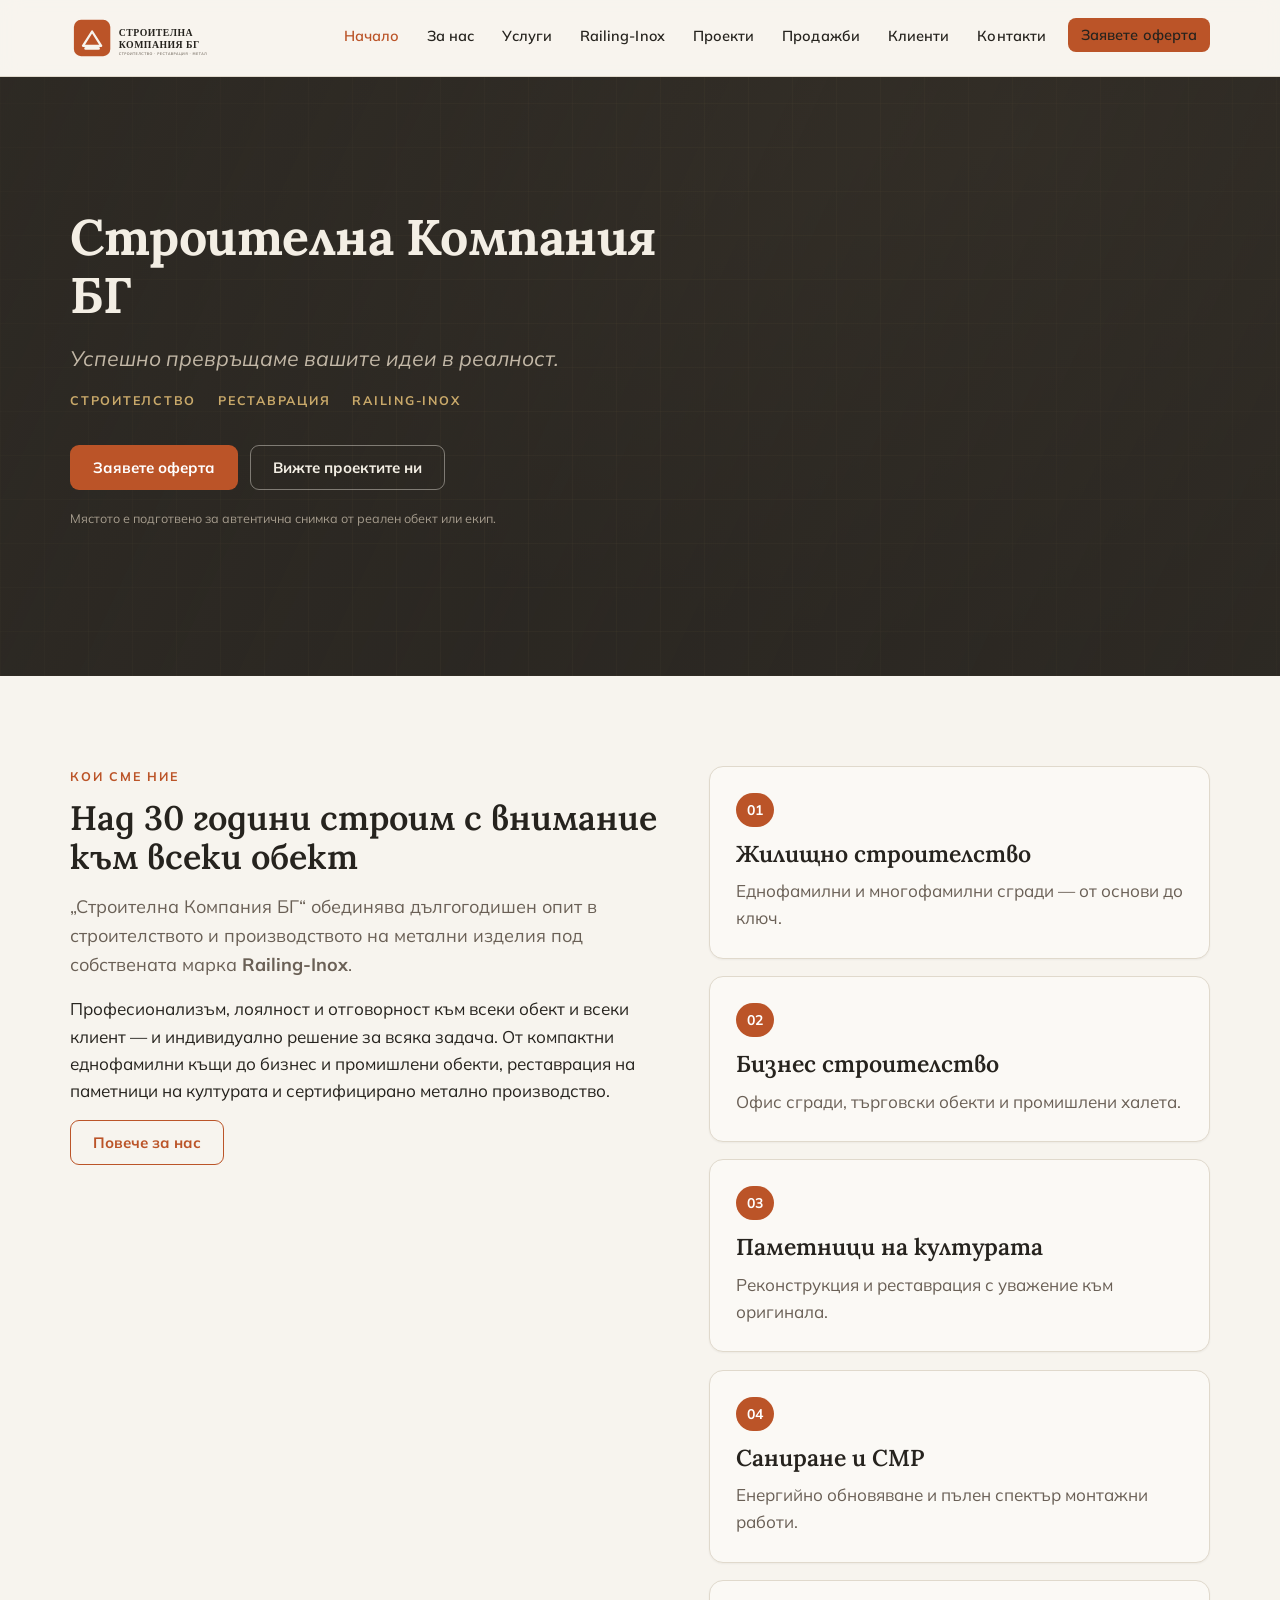
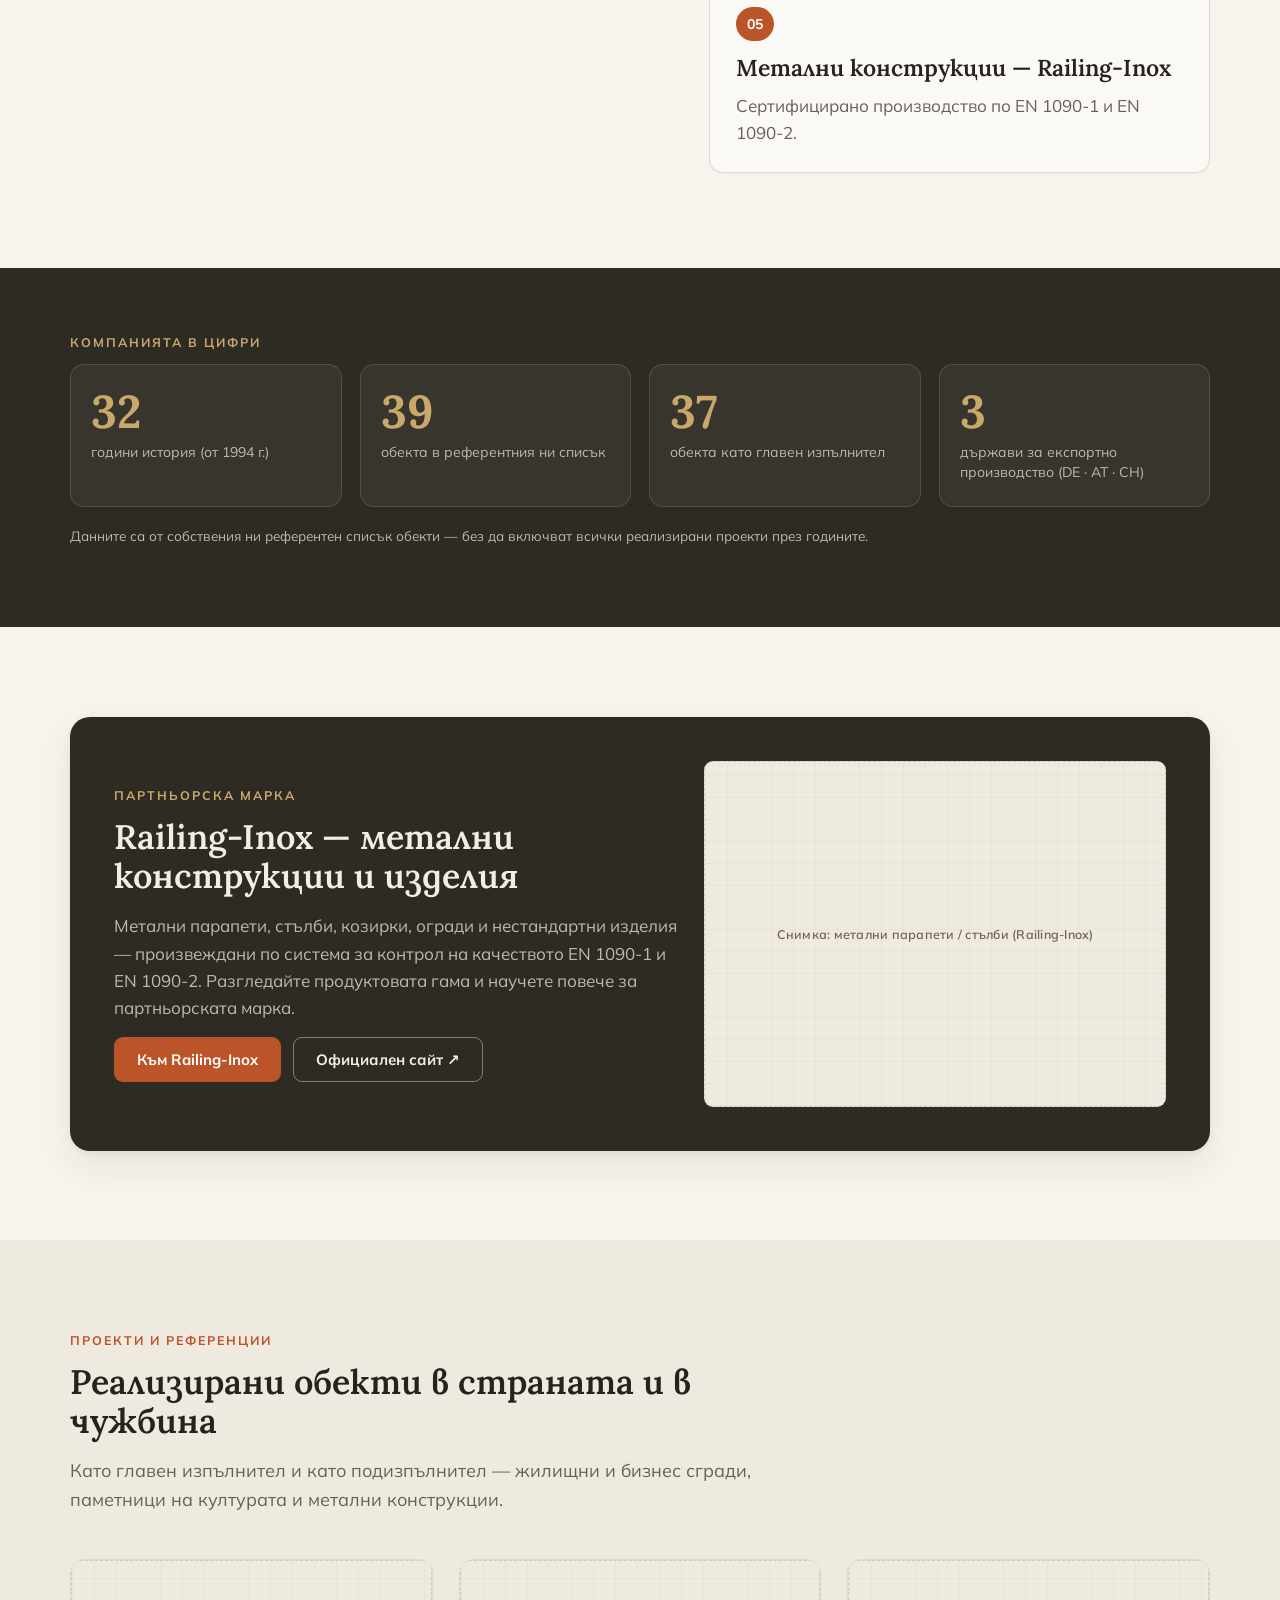
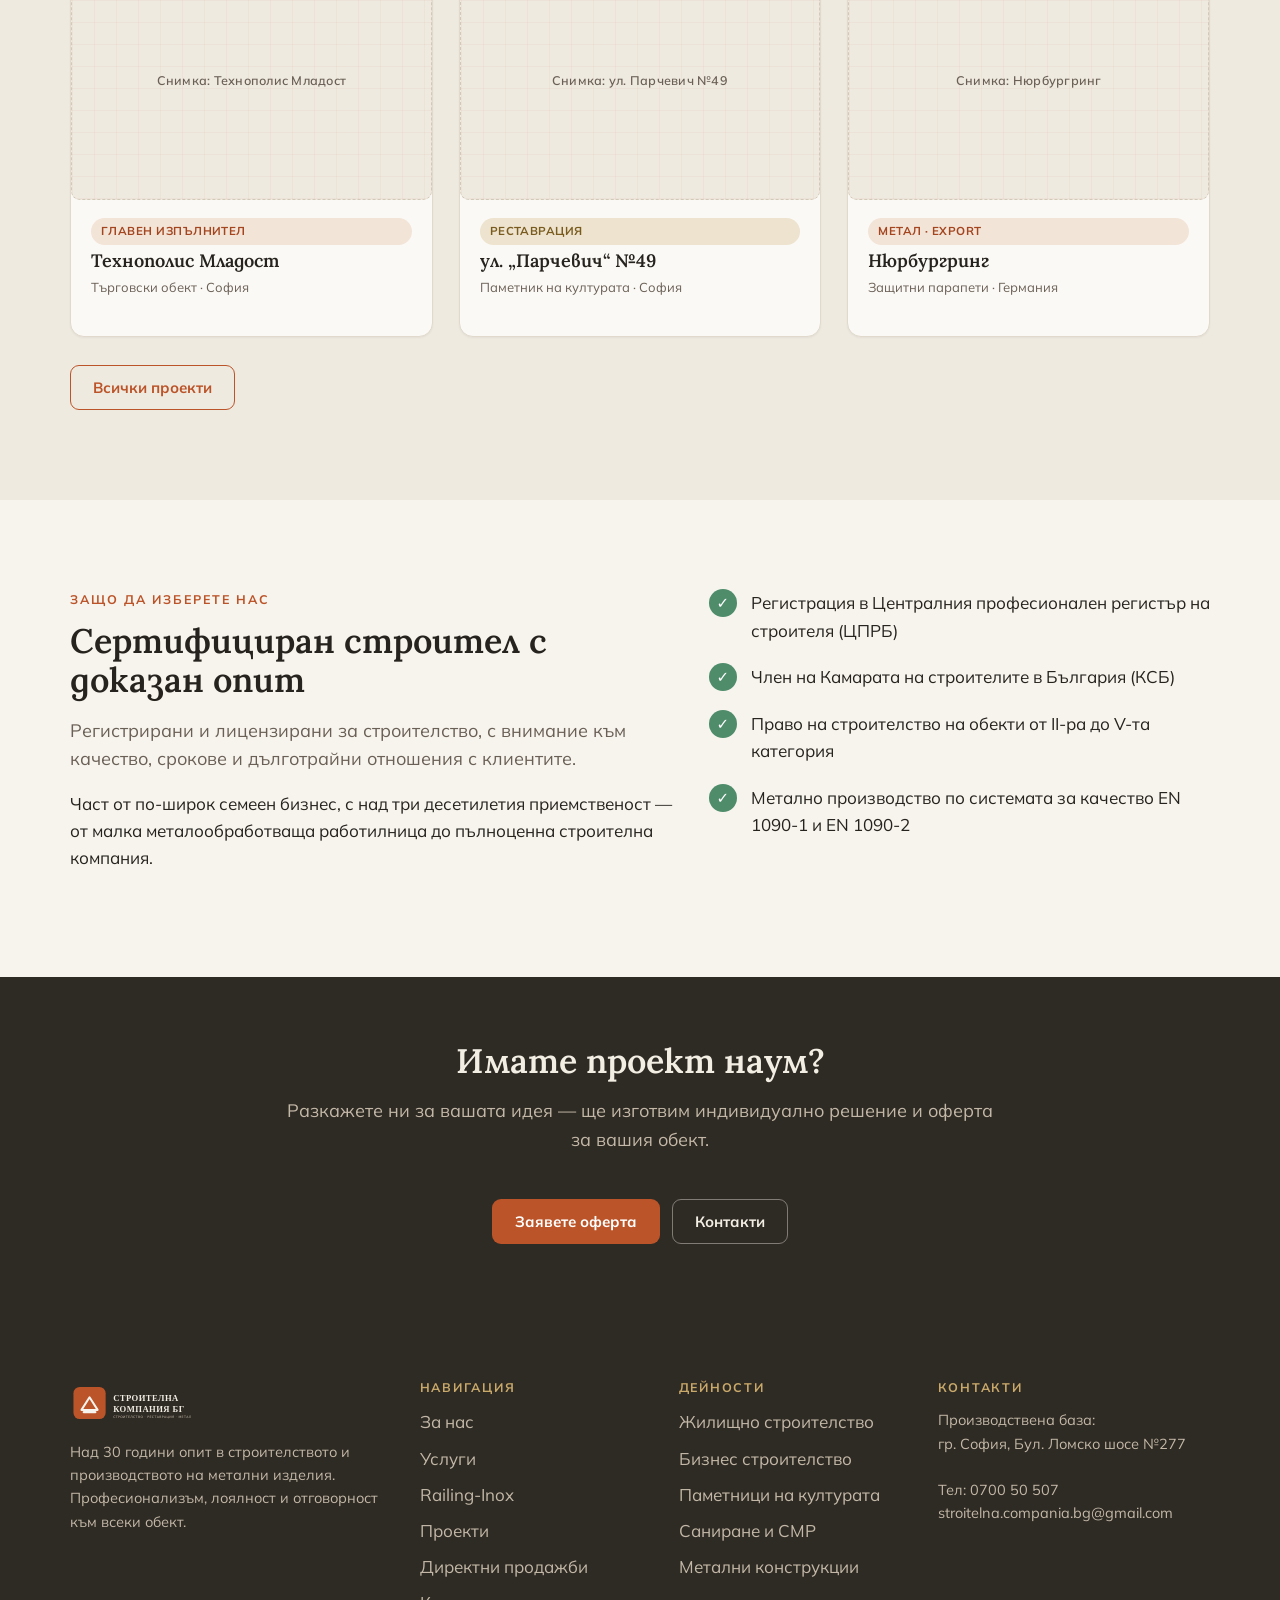
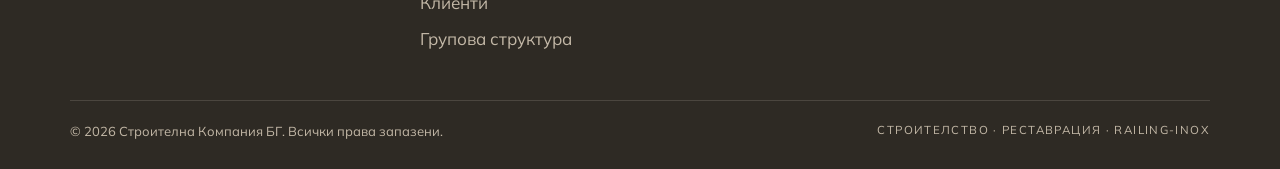
==== index.html @ f7446706 "Add Строителна Компания БГ website (static HTML/CSS/JS + PHP) Initial build of the company website, " ====
<!doctype html>
<html lang="bg">
<head>
<meta charset="utf-8">
<meta name="viewport" content="width=device-width, initial-scale=1">
<title>Строителна Компания БГ — строителство, реставрация и метални конструкции</title>
<meta name="description" content="Над 30 години опит в жилищно и бизнес строителство, реставрация на паметници на културата, саниране и метални конструкции. Главен изпълнител и подизпълнител в страната и чужбина.">
<link rel="canonical" href="index.html">
<meta name="theme-color" content="#2E2A24">
<!-- Open Graph -->
<meta property="og:type" content="website">
<meta property="og:locale" content="bg_BG">
<meta property="og:site_name" content="Строителна Компания БГ">
<meta property="og:title" content="Строителна Компания БГ — строителство, реставрация и метал">
<meta property="og:description" content="Над 30 години опит. Успешно превръщаме вашите идеи в реалност.">
<meta property="og:image" content="assets/brand/og-image.png">
<meta name="twitter:card" content="summary_large_image">
<!-- Favicons -->
<link rel="icon" href="assets/brand/favicon.svg" type="image/svg+xml">
<link rel="icon" href="assets/brand/favicon-32.png" sizes="32x32" type="image/png">
<link rel="apple-touch-icon" href="assets/brand/logo-icon-placeholder.png">
<!-- Fonts -->
<link rel="preconnect" href="https://fonts.googleapis.com">
<link rel="preconnect" href="https://fonts.gstatic.com" crossorigin>
<link href="https://fonts.googleapis.com/css2?family=Lora:wght@500;600;700&family=Mulish:wght@400;600;700&display=swap" rel="stylesheet">
<link rel="stylesheet" href="css/styles.css">
<script type="application/ld+json">
{
  "@context": "https://schema.org",
  "@type": "GeneralContractor",
  "name": "Строителна Компания БГ",
  "url": "",
  "foundingDate": "1994",
  "slogan": "Успешно превръщаме вашите идеи в реалност",
  "email": "stroitelna.compania.bg@gmail.com",
  "telephone": "+359884619013",
  "areaServed": "BG",
  "knowsAbout": ["жилищно строителство", "бизнес строителство", "реставрация на паметници на културата", "саниране", "метални конструкции"]
}
</script>
</head>
<body>
<a class="skip-link" href="#main">Към съдържанието</a>

<!-- ==== HEADER (keep in sync across all pages) ==== -->
<header class="site-header">
  <nav class="nav container" aria-label="Основна навигация">
    <a class="brand" href="index.html" aria-label="Строителна Компания БГ — начало">
      <img src="assets/brand/logo-placeholder.svg" alt="Строителна Компания БГ" width="480" height="160">
    </a>
    <button class="nav-toggle" aria-expanded="false" aria-controls="primary-nav" aria-label="Отвори меню">
      <span></span>
    </button>
    <ul class="nav-links" id="primary-nav">
      <li><a href="index.html" aria-current="page">Начало</a></li>
      <li><a href="za-nas.html">За нас</a></li>
      <li><a href="uslugi.html">Услуги</a></li>
      <li><a href="railing-inox.html">Railing-Inox</a></li>
      <li><a href="proekti.html">Проекти</a></li>
      <li><a href="prodazhbi.html">Продажби</a></li>
      <li><a href="klienti.html">Клиенти</a></li>
      <li><a href="kontakti.html">Контакти</a></li>
      <li class="nav-cta"><a class="btn btn--primary btn--sm" href="kontakti.html#oferta">Заявете оферта</a></li>
    </ul>
  </nav>
</header>

<main id="main">

  <!-- ==== HERO ==== -->
  <section class="hero" aria-label="Въведение">
    <div class="hero__media" role="img" aria-label="Фон: архитектурен чертеж (временна текстура)"></div>
    <div class="container">
      <div class="hero__inner">
        <h1>Строителна Компания БГ</h1>
        <p class="hero__lead">Успешно превръщаме вашите идеи в реалност.</p>
        <ul class="hero__tags">
          <li>Строителство</li>
          <li>Реставрация</li>
          <li>Railing-Inox</li>
        </ul>
        <div class="btn-row">
          <a class="btn btn--primary" href="kontakti.html#oferta">Заявете оферта</a>
          <a class="btn btn--on-dark" href="proekti.html">Вижте проектите ни</a>
        </div>
        <p class="hero__note">Мястото е подготвено за автентична снимка от реален обект или екип.</p>
      </div>
    </div>
  </section>

  <!-- ==== WHO WE ARE ==== -->
  <section class="section section--paper">
    <div class="container grid grid--sidebar">
      <div>
        <p class="eyebrow">Кои сме ние</p>
        <h2>Над 30 години строим с внимание към всеки обект</h2>
        <p class="lead">„Строителна Компания БГ“ обединява дългогодишен опит в строителството и производството на метални изделия под собствената марка <strong>Railing-Inox</strong>.</p>
        <p>Професионализъм, лоялност и отговорност към всеки обект и всеки клиент — и индивидуално решение за всяка задача. От компактни еднофамилни къщи до бизнес и промишлени обекти, реставрация на паметници на културата и сертифицирано метално производство.</p>
        <div class="btn-row">
          <a class="btn btn--ghost" href="za-nas.html">Повече за нас</a>
        </div>
      </div>
      <ul class="grid" style="gap:12px; list-style:none; margin:0; padding:0;">
        <li class="card card--link"><a href="uslugi.html#jilishtno" style="text-decoration:none;color:inherit;"><span class="card__badge">01</span><h3>Жилищно строителство</h3><p class="muted mb-0">Еднофамилни и многофамилни сгради — от основи до ключ.</p></a></li>
        <li class="card card--link"><a href="uslugi.html#biznes" style="text-decoration:none;color:inherit;"><span class="card__badge">02</span><h3>Бизнес строителство</h3><p class="muted mb-0">Офис сгради, търговски обекти и промишлени халета.</p></a></li>
        <li class="card card--link"><a href="uslugi.html#pametnici" style="text-decoration:none;color:inherit;"><span class="card__badge">03</span><h3>Паметници на културата</h3><p class="muted mb-0">Реконструкция и реставрация с уважение към оригинала.</p></a></li>
        <li class="card card--link"><a href="uslugi.html#sanirane" style="text-decoration:none;color:inherit;"><span class="card__badge">04</span><h3>Саниране и СМР</h3><p class="muted mb-0">Енергийно обновяване и пълен спектър монтажни работи.</p></a></li>
        <li class="card card--link"><a href="uslugi.html#metal" style="text-decoration:none;color:inherit;"><span class="card__badge">05</span><h3>Метални конструкции — Railing-Inox</h3><p class="muted mb-0">Сертифицирано производство по EN 1090-1 и EN 1090-2.</p></a></li>
      </ul>
    </div>
  </section>

  <!-- ==== STATS ==== -->
  <section class="section--tight section--panel">
    <div class="container">
      <p class="eyebrow">Компанията в цифри</p>
      <div class="stats">
        <div class="stat"><b>32</b><span>години история (от 1994 г.)</span></div>
        <div class="stat"><b>39</b><span>обекта в референтния ни списък</span></div>
        <div class="stat"><b>37</b><span>обекта като главен изпълнител</span></div>
        <div class="stat"><b>3</b><span>държави за експортно производство (DE · AT · CH)</span></div>
      </div>
      <p class="muted" style="margin-top:18px; font-size:13.5px; color:var(--panel-muted);">Данните са от собствения ни референтен списък обекти — без да включват всички реализирани проекти през годините.</p>
    </div>
  </section>

  <!-- ==== RAILING-INOX PARTNER TEASER ==== -->
  <section class="section section--paper">
    <div class="container">
      <div class="callout grid grid--sidebar" style="align-items:center;">
        <div>
          <p class="eyebrow">Партньорска марка</p>
          <h2>Railing-Inox — метални конструкции и изделия</h2>
          <p>Метални парапети, стълби, козирки, огради и нестандартни изделия — произвеждани по система за контрол на качеството EN 1090-1 и EN 1090-2. Разгледайте продуктовата гама и научете повече за партньорската марка.</p>
          <div class="btn-row">
            <a class="btn btn--primary" href="railing-inox.html">Към Railing-Inox</a>
            <a class="btn btn--on-dark" href="https://railing-inox.com" target="_blank" rel="noopener">Официален сайт ↗</a>
          </div>
        </div>
        <div class="ph ph--4x3" data-label="Снимка: метални парапети / стълби (Railing-Inox)"></div>
      </div>
    </div>
  </section>

  <!-- ==== PROJECTS TEASER ==== -->
  <section class="section section--soft">
    <div class="container">
      <div class="section-head">
        <p class="eyebrow">Проекти и референции</p>
        <h2>Реализирани обекти в страната и в чужбина</h2>
        <p class="lead">Като главен изпълнител и като подизпълнител — жилищни и бизнес сгради, паметници на културата и метални конструкции.</p>
      </div>
      <div class="grid grid--3">
        <article class="tile">
          <div class="ph ph--3x2" data-label="Снимка: Технополис Младост"></div>
          <div class="tile__body"><span class="tag">Главен изпълнител</span><h3 class="tile__title">Технополис Младост</h3><p class="tile__role">Търговски обект · София</p></div>
        </article>
        <article class="tile">
          <div class="ph ph--3x2" data-label="Снимка: ул. Парчевич №49"></div>
          <div class="tile__body"><span class="tag tag--warning">Реставрация</span><h3 class="tile__title">ул. „Парчевич“ №49</h3><p class="tile__role">Паметник на културата · София</p></div>
        </article>
        <article class="tile">
          <div class="ph ph--3x2" data-label="Снимка: Нюрбургринг"></div>
          <div class="tile__body"><span class="tag">Метал · Export</span><h3 class="tile__title">Нюрбургринг</h3><p class="tile__role">Защитни парапети · Германия</p></div>
        </article>
      </div>
      <div class="btn-row" style="margin-top:28px;">
        <a class="btn btn--ghost" href="proekti.html">Всички проекти</a>
      </div>
    </div>
  </section>

  <!-- ==== WHY US ==== -->
  <section class="section section--paper">
    <div class="container grid grid--sidebar">
      <div>
        <p class="eyebrow">Защо да изберете нас</p>
        <h2>Сертифициран строител с доказан опит</h2>
        <p class="lead">Регистрирани и лицензирани за строителство, с внимание към качество, срокове и дълготрайни отношения с клиентите.</p>
        <p>Част от по-широк семеен бизнес, с над три десетилетия приемственост — от малка металообработваща работилница до пълноценна строителна компания.</p>
      </div>
      <ul class="checklist">
        <li>Регистрация в Централния професионален регистър на строителя (ЦПРБ)</li>
        <li>Член на Камарата на строителите в България (КСБ)</li>
        <li>Право на строителство на обекти от II-ра до V-та категория</li>
        <li>Метално производство по системата за качество EN 1090-1 и EN 1090-2</li>
      </ul>
    </div>
  </section>

  <!-- ==== OFFER CTA ==== -->
  <section class="section--tight section--panel" id="cta">
    <div class="container center">
      <div class="section-head" style="margin-inline:auto;">
        <h2>Имате проект наум?</h2>
        <p class="lead">Разкажете ни за вашата идея — ще изготвим индивидуално решение и оферта за вашия обект.</p>
      </div>
      <div class="btn-row" style="justify-content:center;">
        <a class="btn btn--primary" href="kontakti.html#oferta">Заявете оферта</a>
        <a class="btn btn--on-dark" href="kontakti.html">Контакти</a>
      </div>
    </div>
  </section>

</main>

<!-- ==== FOOTER (keep in sync across all pages) ==== -->
<footer class="site-footer">
  <div class="container">
    <div class="footer-grid">
      <div class="footer-col">
        <img class="footer-logo" src="assets/brand/logo-placeholder-dark.svg" alt="Строителна Компания БГ">
        <p>Над 30 години опит в строителството и производството на метални изделия. Професионализъм, лоялност и отговорност към всеки обект.</p>
      </div>
      <div class="footer-col">
        <h4>Навигация</h4>
        <ul>
          <li><a href="za-nas.html">За нас</a></li>
          <li><a href="uslugi.html">Услуги</a></li>
          <li><a href="railing-inox.html">Railing-Inox</a></li>
          <li><a href="proekti.html">Проекти</a></li>
          <li><a href="prodazhbi.html">Директни продажби</a></li>
          <li><a href="klienti.html">Клиенти</a></li>
          <li><a href="grupova-struktura.html">Групова структура</a></li>
        </ul>
      </div>
      <div class="footer-col">
        <h4>Дейности</h4>
        <ul>
          <li><a href="uslugi.html#jilishtno">Жилищно строителство</a></li>
          <li><a href="uslugi.html#biznes">Бизнес строителство</a></li>
          <li><a href="uslugi.html#pametnici">Паметници на културата</a></li>
          <li><a href="uslugi.html#sanirane">Саниране и СМР</a></li>
          <li><a href="uslugi.html#metal">Метални конструкции</a></li>
        </ul>
      </div>
      <div class="footer-col">
        <h4>Контакти</h4>
        <p>
          Производствена база:<br>гр. София, Бул. Ломско шосе №277<br><br>
          Тел: <a href="tel:070050507">0700 50 507</a><br>
          <a href="mailto:stroitelna.compania.bg@gmail.com">stroitelna.compania.bg@gmail.com</a>
        </p>
      </div>
    </div>
    <div class="footer-bottom">
      <span>© <span id="year">2026</span> Строителна Компания БГ. Всички права запазени.</span>
      <span class="footer-brands">Строителство · Реставрация · Railing-Inox</span>
    </div>
  </div>
</footer>

<script src="js/main.js" defer></script>
</body>
</html>
---- css/styles.css ----
/* ==========================================================================
   Строителна Компания БГ — Design System
   Palette: "Теракота / Terracotta Atelier"  ·  Type: Lora + Mulish
   No build step. Edit tokens below to retheme the whole site.
   ========================================================================== */

:root {
  /* --- Color tokens (Terracotta Atelier) --- */
  --bg:            #F7F4EE;  /* warm paper page background */
  --surface:       #EFEAE0;  /* cards, quote blocks */
  --surface-soft:  #FBF9F5;  /* lighter card on paper */
  --text:          #26231E;  /* headings + body */
  --muted:         #6A6056;  /* captions, metadata, secondary */
  --accent:        #BB5428;  /* terracotta: CTAs, numerals, active */
  --accent-hover:  #A3461F;
  --accent-text:   #FFFFFF;  /* label color on accent (AA 4.76:1) */
  --accent-soft:   #F3E4D8;  /* tint for chips / highlights */
  --panel:         #2E2A24;  /* warm-charcoal feature panels / footer */
  --panel-text:    #F3EEE4;
  --panel-muted:   #C3B8A7;
  --gold:          #C9A96A;  /* subheadings on dark panels */
  --border:        #E0D9CC;
  --border-strong: #D3C9B8;
  --success:       #4E8C6A;  /* certificate / status badges */

  /* --- Elevation --- */
  --shadow-sm: 0 1px 2px rgba(38,35,30,.05);
  --shadow:    0 2px 6px rgba(38,35,30,.06), 0 14px 34px rgba(38,35,30,.08);
  --shadow-lg: 0 8px 40px rgba(38,35,30,.14);

  /* --- Shape & type --- */
  --radius: 14px;
  --radius-sm: 9px;
  --radius-lg: 20px;
  --head: 'Lora', Georgia, 'Times New Roman', serif;
  --body: 'Mulish', system-ui, -apple-system, 'Segoe UI', Roboto, sans-serif;

  /* --- Layout --- */
  --maxw: 1180px;
  --maxw-narrow: 820px;
  --gutter: 20px;
  --header-h: 76px;
}

/* ---------- Reset / base ---------- */
*, *::before, *::after { box-sizing: border-box; }
html { scroll-behavior: smooth; -webkit-text-size-adjust: 100%; }
@media (prefers-reduced-motion: reduce) { html { scroll-behavior: auto; } }

body {
  margin: 0;
  background: var(--bg);
  color: var(--text);
  font-family: var(--body);
  font-size: 17px;
  line-height: 1.6;
  -webkit-font-smoothing: antialiased;
  text-rendering: optimizeLegibility;
}

img, svg, video { max-width: 100%; height: auto; display: block; }
a { color: var(--accent); text-decoration: none; }
a:hover { color: var(--accent-hover); text-decoration: underline; }
h1, h2, h3, h4 { font-family: var(--head); font-weight: 600; line-height: 1.15; color: var(--text); margin: 0 0 .5em; }
h1 { font-size: clamp(30px, 5vw, 50px); font-weight: 700; letter-spacing: -.01em; }
h2 { font-size: clamp(24px, 3.4vw, 34px); }
h3 { font-size: clamp(19px, 2.2vw, 23px); }
p { margin: 0 0 1rem; }
ul, ol { margin: 0 0 1rem; padding-left: 1.2rem; }
li { margin-bottom: .35rem; }
strong { font-weight: 700; }

/* ---------- Accessibility helpers ---------- */
.visually-hidden {
  position: absolute !important; width: 1px; height: 1px; padding: 0; margin: -1px;
  overflow: hidden; clip: rect(0 0 0 0); white-space: nowrap; border: 0;
}
.skip-link {
  position: absolute; left: 12px; top: -48px; z-index: 200;
  background: var(--accent); color: var(--accent-text); padding: 10px 16px;
  border-radius: var(--radius-sm); transition: top .18s ease; font-weight: 600;
}
.skip-link:focus { top: 12px; text-decoration: none; }
:focus-visible { outline: 3px solid var(--accent); outline-offset: 2px; border-radius: 3px; }

/* ---------- Layout ---------- */
.container { max-width: var(--maxw); margin-inline: auto; padding-inline: var(--gutter); }
.container--narrow { max-width: var(--maxw-narrow); }
.section { padding: clamp(48px, 7vw, 92px) 0; }
.section--tight { padding: clamp(34px, 5vw, 64px) 0; }
.section--paper { background: var(--bg); }
.section--soft  { background: var(--surface); }
.section--panel { background: var(--panel); color: var(--panel-text); }
.section--panel h1, .section--panel h2, .section--panel h3 { color: var(--panel-text); }

.eyebrow {
  font-family: var(--body);
  font-size: 12.5px; font-weight: 700; letter-spacing: .16em; text-transform: uppercase;
  color: var(--accent); margin: 0 0 12px;
}
.section--panel .eyebrow { color: var(--gold); }
.section-head { max-width: 72ch; margin-bottom: clamp(24px, 4vw, 44px); }
.section-head p.lead { color: var(--muted); font-size: 18px; margin: 0; }
.section--panel .section-head p.lead { color: var(--panel-muted); }
.lead { font-size: 18px; color: var(--muted); }

/* ---------- Buttons ---------- */
.btn {
  display: inline-flex; align-items: center; gap: .5em;
  font-family: var(--body); font-weight: 700; font-size: 15px; line-height: 1;
  padding: 14px 22px; border-radius: var(--radius-sm); border: 1.5px solid transparent;
  cursor: pointer; transition: background .16s ease, color .16s ease, border-color .16s ease, transform .08s ease;
  text-decoration: none; white-space: nowrap;
}
.btn:hover { text-decoration: none; }
.btn:active { transform: translateY(1px); }
.btn--primary { background: var(--accent); color: var(--accent-text); }
.btn--primary:hover { background: var(--accent-hover); color: var(--accent-text); }
.btn--ghost { background: transparent; color: var(--accent); border-color: var(--accent); }
.btn--ghost:hover { background: var(--accent-soft); color: var(--accent-hover); }
.btn--on-dark { background: transparent; color: var(--panel-text); border-color: rgba(243,238,228,.42); }
.btn--on-dark:hover { background: rgba(243,238,228,.1); color: var(--panel-text); }
.btn--sm { padding: 9px 15px; font-size: 13.5px; }
.btn-row { display: flex; flex-wrap: wrap; gap: 12px; }

/* ---------- Header / nav ---------- */
.site-header {
  position: sticky; top: 0; z-index: 100;
  background: color-mix(in srgb, var(--bg) 88%, transparent);
  backdrop-filter: saturate(150%) blur(10px);
  border-bottom: 1px solid var(--border);
}
.nav { display: flex; align-items: center; justify-content: space-between; min-height: var(--header-h); gap: 16px; }
.brand { display: inline-flex; align-items: center; gap: 10px; }
.brand img { height: 52px; width: auto; }
.nav-links { display: flex; align-items: center; gap: 4px; list-style: none; margin: 0; padding: 0; }
.nav-links a {
  display: inline-block; padding: 9px 12px; border-radius: 8px; color: var(--text);
  font-weight: 600; font-size: 14.5px; letter-spacing: .005em;
}
.nav-links a:hover { background: var(--surface); color: var(--text); text-decoration: none; }
.nav-links a[aria-current="page"] { color: var(--accent); }
.nav-cta { margin-left: 6px; }
.nav-toggle {
  display: none; background: transparent; border: 1.5px solid var(--border-strong);
  border-radius: 9px; width: 44px; height: 44px; cursor: pointer; align-items: center; justify-content: center;
}
.nav-toggle span, .nav-toggle span::before, .nav-toggle span::after {
  content: ""; display: block; width: 20px; height: 2px; background: var(--text); border-radius: 2px; position: relative; transition: transform .2s ease, opacity .2s ease;
}
.nav-toggle span::before { position: absolute; top: -6px; }
.nav-toggle span::after { position: absolute; top: 6px; }
.nav-toggle[aria-expanded="true"] span { background: transparent; }
.nav-toggle[aria-expanded="true"] span::before { transform: translateY(6px) rotate(45deg); }
.nav-toggle[aria-expanded="true"] span::after { transform: translateY(-6px) rotate(-45deg); }

@media (max-width: 920px) {
  .nav-toggle { display: inline-flex; }
  .nav-links {
    position: absolute; left: 0; right: 0; top: var(--header-h);
    flex-direction: column; align-items: stretch; gap: 2px;
    background: var(--bg); border-bottom: 1px solid var(--border);
    padding: 12px var(--gutter) 18px; box-shadow: var(--shadow);
    display: none;
  }
  .nav-links.open { display: flex; }
  .nav-links a { padding: 12px 10px; font-size: 16px; }
  .nav-cta { margin: 6px 0 0; }
  .nav-cta .btn { width: 100%; justify-content: center; }
}

/* ---------- Hero ---------- */
.hero { position: relative; overflow: hidden; background: var(--panel); color: var(--panel-text); }
.hero__media {
  position: absolute; inset: 0;
  /* Blueprint-texture placeholder until a real site photo is supplied. */
  background:
    linear-gradient(115deg, rgba(46,42,36,.86) 0%, rgba(46,42,36,.6) 48%, rgba(46,42,36,.82) 100%),
    repeating-linear-gradient(0deg, rgba(201,169,106,.09) 0 1px, transparent 1px 44px),
    repeating-linear-gradient(90deg, rgba(201,169,106,.09) 0 1px, transparent 1px 44px),
    radial-gradient(120% 120% at 80% 10%, #3a342b 0%, #272420 70%);
}
.hero__inner { position: relative; z-index: 2; padding: clamp(64px, 11vw, 132px) 0; max-width: 62ch; }
.hero h1 { color: var(--panel-text); margin-bottom: 18px; }
.hero__lead { font-size: clamp(17px, 2.2vw, 21px); color: var(--panel-muted); font-style: italic; margin-bottom: 14px; max-width: 42ch; }
.hero__tags { display: flex; flex-wrap: wrap; gap: 8px 22px; list-style: none; margin: 0 0 30px; padding: 0; color: var(--gold); font-weight: 700; font-size: 12.5px; letter-spacing: .14em; text-transform: uppercase; }
.hero__tags li { position: relative; padding-left: 0; }
.hero .btn-row { margin-top: 4px; }
.hero__note { margin-top: 18px; font-size: 12.5px; color: var(--panel-muted); opacity: .8; }

/* ---------- Image placeholders (until real photos arrive) ---------- */
.ph {
  position: relative; background: var(--surface);
  border: 1px dashed var(--border-strong); border-radius: var(--radius-sm);
  overflow: hidden; color: var(--muted);
  background-image:
    repeating-linear-gradient(0deg, rgba(187,84,40,.05) 0 1px, transparent 1px 22px),
    repeating-linear-gradient(90deg, rgba(187,84,40,.05) 0 1px, transparent 1px 22px);
}
.ph::after {
  content: attr(data-label); position: absolute; inset: 0; display: flex; align-items: center; justify-content: center;
  text-align: center; padding: 14px; font-size: 12.5px; font-weight: 600; letter-spacing: .02em; color: var(--muted);
}
.ph--16x9 { aspect-ratio: 16 / 9; }
.ph--4x3  { aspect-ratio: 4 / 3; }
.ph--1x1  { aspect-ratio: 1 / 1; }
.ph--3x2  { aspect-ratio: 3 / 2; }
.ph--wide { aspect-ratio: 21 / 9; }

/* ---------- Cards & grids ---------- */
.grid { display: grid; gap: clamp(16px, 2.4vw, 26px); }
.grid--2 { grid-template-columns: repeat(2, 1fr); }
.grid--3 { grid-template-columns: repeat(3, 1fr); }
.grid--4 { grid-template-columns: repeat(4, 1fr); }
.grid--sidebar { grid-template-columns: 1.1fr .9fr; align-items: start; }
@media (max-width: 900px) { .grid--3, .grid--4 { grid-template-columns: repeat(2, 1fr); } .grid--sidebar { grid-template-columns: 1fr; } }
@media (max-width: 620px) { .grid--2, .grid--3, .grid--4 { grid-template-columns: 1fr; } }

.card {
  background: var(--surface-soft); border: 1px solid var(--border); border-radius: var(--radius);
  padding: 26px; box-shadow: var(--shadow-sm);
  transition: box-shadow .18s ease, transform .18s ease, border-color .18s ease;
}
.card--link:hover { box-shadow: var(--shadow); transform: translateY(-3px); border-color: var(--border-strong); }
.card h3 { margin-bottom: 10px; }
.card p:last-child { margin-bottom: 0; }
.card__num { font-family: var(--head); font-weight: 700; color: var(--accent); font-size: 40px; line-height: 1; display: block; margin-bottom: 8px; }
.card__badge {
  display: inline-flex; align-items: center; justify-content: center; min-width: 34px; height: 34px;
  padding: 0 11px; border-radius: 999px; background: var(--accent); color: var(--accent-text);
  font-weight: 700; font-size: 14px; margin-bottom: 14px;
}

/* ---------- Stat tiles ---------- */
.stats { display: grid; grid-template-columns: repeat(4, 1fr); gap: 18px; }
@media (max-width: 760px) { .stats { grid-template-columns: repeat(2, 1fr); } }
.stat {
  background: var(--surface-soft); border: 1px solid var(--border);
  border-radius: var(--radius); padding: 24px 20px; text-align: left;
}
.section--panel .stat { background: rgba(243,238,228,.05); border-color: rgba(243,238,228,.14); }
.stat b { display: block; font-family: var(--head); font-weight: 700; color: var(--accent); font-size: clamp(34px, 5vw, 46px); line-height: 1; }
.section--panel .stat b { color: var(--gold); }
.stat span { display: block; margin-top: 8px; font-size: 14px; color: var(--muted); line-height: 1.4; }
.section--panel .stat span { color: var(--panel-muted); }

/* ---------- Feature / split ---------- */
.split { display: grid; grid-template-columns: 1fr 1fr; gap: clamp(22px, 4vw, 56px); align-items: center; }
.split--media-right { grid-template-columns: 1fr 1fr; }
@media (max-width: 860px) { .split { grid-template-columns: 1fr; } }

/* ---------- Timeline ---------- */
.timeline { list-style: none; margin: 0; padding: 0; position: relative; }
.timeline::before { content: ""; position: absolute; left: 10px; top: 6px; bottom: 6px; width: 2px; background: var(--border-strong); }
.timeline li { position: relative; padding: 0 0 26px 40px; }
.timeline li:last-child { padding-bottom: 0; }
.timeline li::before {
  content: ""; position: absolute; left: 3px; top: 4px; width: 16px; height: 16px; border-radius: 50%;
  background: var(--accent); box-shadow: 0 0 0 4px var(--bg);
}
.timeline .year { font-family: var(--head); font-weight: 700; color: var(--accent); font-size: 20px; }
.timeline .event { color: var(--text); margin-top: 2px; }

/* ---------- Filter chips ---------- */
.chips { display: flex; flex-wrap: wrap; gap: 9px; margin-bottom: 26px; }
.chip {
  font-family: var(--body); font-weight: 600; font-size: 13.5px;
  padding: 8px 15px; border-radius: 999px; border: 1.5px solid var(--border-strong);
  background: transparent; color: var(--text); cursor: pointer; transition: all .15s ease;
}
.chip:hover { border-color: var(--accent); color: var(--accent); }
.chip[aria-pressed="true"] { background: var(--accent); border-color: var(--accent); color: var(--accent-text); }

/* ---------- Project / listing cards ---------- */
.tile {
  background: var(--surface-soft); border: 1px solid var(--border); border-radius: var(--radius);
  overflow: hidden; box-shadow: var(--shadow-sm); display: flex; flex-direction: column;
  transition: box-shadow .18s ease, transform .18s ease;
}
.tile:hover { box-shadow: var(--shadow); transform: translateY(-3px); }
.tile__body { padding: 18px 20px 22px; display: flex; flex-direction: column; gap: 6px; flex: 1; }
.tile__meta { font-size: 12.5px; color: var(--muted); letter-spacing: .02em; }
.tile__title { font-family: var(--head); font-weight: 600; font-size: 18px; margin: 0; }
.tile__role { font-size: 13px; color: var(--muted); }
.tag {
  display: inline-block; font-size: 11.5px; font-weight: 700; letter-spacing: .04em; text-transform: uppercase;
  padding: 4px 10px; border-radius: 999px; background: var(--accent-soft); color: var(--accent-hover);
}
.tag--muted { background: var(--surface); color: var(--muted); }
.tag--success { background: color-mix(in srgb, var(--success) 16%, transparent); color: #2f6b4d; }
.tag--warning { background: color-mix(in srgb, var(--gold) 28%, transparent); color: #7a5b1f; }

/* ---------- Definition / info rows ---------- */
.info-rows { display: grid; gap: 12px; }
.info-row {
  display: grid; grid-template-columns: 200px 1fr; gap: 16px; align-items: baseline;
  background: var(--surface-soft); border: 1px solid var(--border); border-radius: var(--radius-sm); padding: 16px 20px;
}
.info-row dt { font-size: 12px; font-weight: 700; letter-spacing: .1em; text-transform: uppercase; color: var(--accent); margin: 0; }
.info-row dd { margin: 0; color: var(--text); }
@media (max-width: 620px) { .info-row { grid-template-columns: 1fr; gap: 4px; } }

/* ---------- Certificate list ---------- */
.checklist { list-style: none; margin: 0; padding: 0; display: grid; gap: 14px; }
.checklist li { position: relative; padding-left: 42px; }
.checklist li::before {
  content: "✓"; position: absolute; left: 0; top: 0; width: 28px; height: 28px; border-radius: 50%;
  background: var(--success); color: #fff; font-weight: 700; display: flex; align-items: center; justify-content: center; font-size: 15px;
}

/* ---------- Clients logo grid (text placeholders) ---------- */
.logo-grid { display: grid; grid-template-columns: repeat(4, 1fr); gap: 16px; }
@media (max-width: 760px) { .logo-grid { grid-template-columns: repeat(2, 1fr); } }
.logo-cell {
  display: flex; align-items: center; justify-content: center; text-align: center;
  background: var(--surface-soft); border: 1px solid var(--border); border-radius: var(--radius-sm);
  min-height: 92px; padding: 18px; font-family: var(--head); font-weight: 600; color: var(--text); font-size: 17px;
}

/* ---------- Partner callout ---------- */
.callout {
  background: var(--panel); color: var(--panel-text); border-radius: var(--radius-lg);
  padding: clamp(26px, 4vw, 44px); box-shadow: var(--shadow);
}
.callout h2, .callout h3 { color: var(--panel-text); }
.callout .eyebrow { color: var(--gold); }
.callout p { color: var(--panel-muted); }

/* ---------- Forms ---------- */
.form { display: grid; gap: 16px; }
.field { display: grid; gap: 6px; }
.field label { font-weight: 700; font-size: 14px; }
.field .req { color: var(--accent); }
.field input, .field select, .field textarea {
  font-family: var(--body); font-size: 16px; color: var(--text);
  background: var(--surface-soft); border: 1.5px solid var(--border-strong); border-radius: var(--radius-sm);
  padding: 12px 14px; width: 100%;
}
.field textarea { min-height: 130px; resize: vertical; }
.field input:focus, .field select:focus, .field textarea:focus { border-color: var(--accent); outline: none; box-shadow: 0 0 0 3px var(--accent-soft); }
.field--row { grid-template-columns: 1fr 1fr; gap: 16px; display: grid; }
@media (max-width: 560px) { .field--row { grid-template-columns: 1fr; } }
.form__note { font-size: 13px; color: var(--muted); }
.form-status { padding: 12px 16px; border-radius: var(--radius-sm); font-weight: 600; font-size: 14.5px; display: none; }
.form-status.show { display: block; }
.form-status.ok { background: color-mix(in srgb, var(--success) 15%, transparent); color: #2f6b4d; }
.form-status.err { background: #f6e0d6; color: #9a3a1a; }
.hp { position: absolute; left: -9999px; width: 1px; height: 1px; overflow: hidden; }

/* ---------- Footer ---------- */
.site-footer { background: var(--panel); color: var(--panel-text); padding: clamp(44px, 6vw, 72px) 0 28px; }
.site-footer a { color: var(--panel-muted); }
.site-footer a:hover { color: var(--panel-text); }
.footer-grid { display: grid; grid-template-columns: 1.4fr 1fr 1fr 1.2fr; gap: 32px; }
@media (max-width: 860px) { .footer-grid { grid-template-columns: 1fr 1fr; gap: 28px; } }
@media (max-width: 520px) { .footer-grid { grid-template-columns: 1fr; } }
.site-footer img.footer-logo { height: 46px; margin-bottom: 14px; }
.footer-col h4 { color: var(--gold); font-family: var(--body); font-size: 12.5px; letter-spacing: .14em; text-transform: uppercase; font-weight: 700; margin: 0 0 14px; }
.footer-col ul { list-style: none; margin: 0; padding: 0; }
.footer-col li { margin-bottom: 9px; }
.footer-col p { color: var(--panel-muted); font-size: 14.5px; }
.footer-bottom { margin-top: 38px; padding-top: 20px; border-top: 1px solid rgba(243,238,228,.14); display: flex; flex-wrap: wrap; gap: 10px 24px; justify-content: space-between; font-size: 13px; color: var(--panel-muted); }
.footer-brands { letter-spacing: .12em; text-transform: uppercase; font-size: 11.5px; }

/* ---------- Breadcrumb / page intro ---------- */
.page-intro { padding: clamp(40px, 6vw, 72px) 0 10px; }
.page-intro h1 { margin-bottom: 14px; }
.page-intro .lead { max-width: 68ch; }

/* ---------- Utilities ---------- */
.mt-0 { margin-top: 0; } .mb-0 { margin-bottom: 0; }
.center { text-align: center; } .center .section-head { margin-inline: auto; }
.muted { color: var(--muted); }
.flow > * + * { margin-top: 1rem; }
.pill-list { list-style: none; display: flex; flex-wrap: wrap; gap: 8px; padding: 0; margin: 0; }
.pill-list li { background: var(--surface); border: 1px solid var(--border); border-radius: 999px; padding: 6px 14px; font-size: 14px; font-weight: 600; }
.note-box { background: var(--accent-soft); border: 1px solid color-mix(in srgb, var(--accent) 30%, transparent); border-radius: var(--radius-sm); padding: 16px 18px; font-size: 14.5px; color: var(--text); }
hr.rule { border: 0; border-top: 1px solid var(--border); margin: clamp(32px,5vw,56px) 0; }
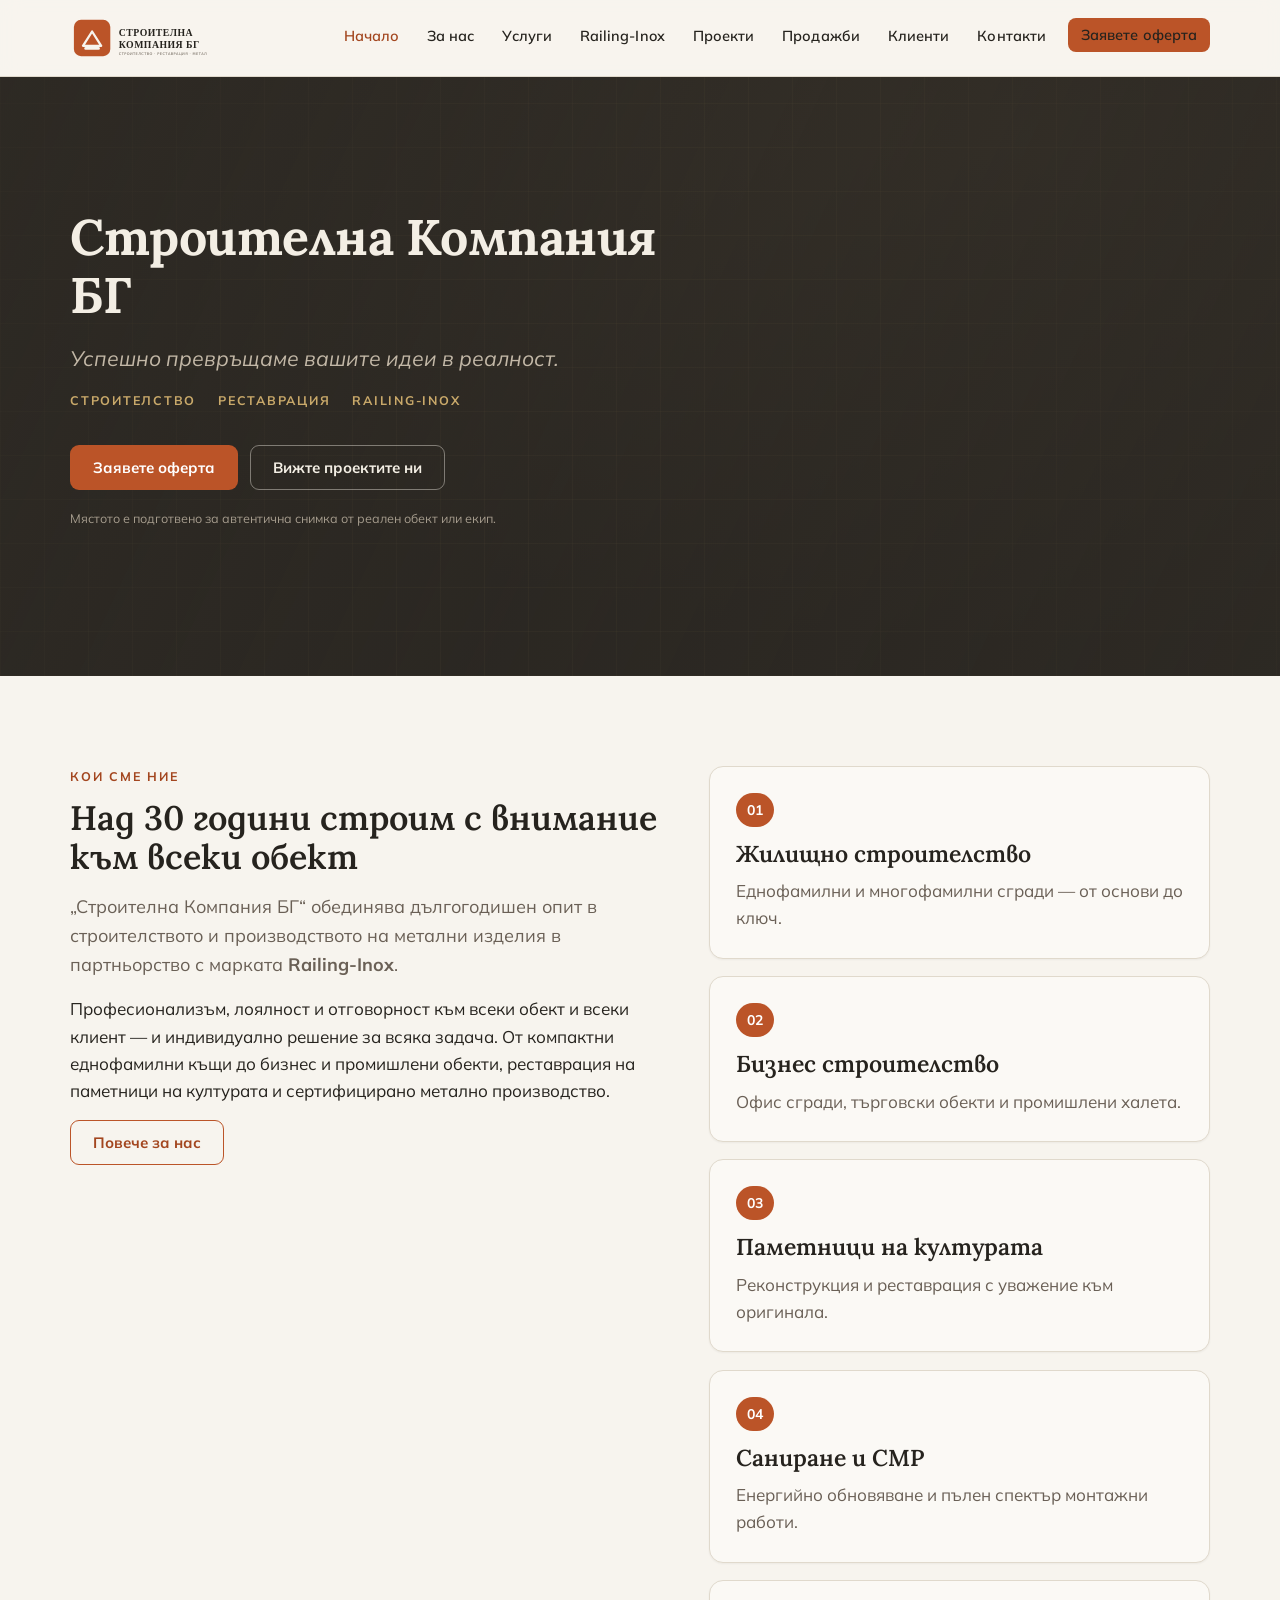
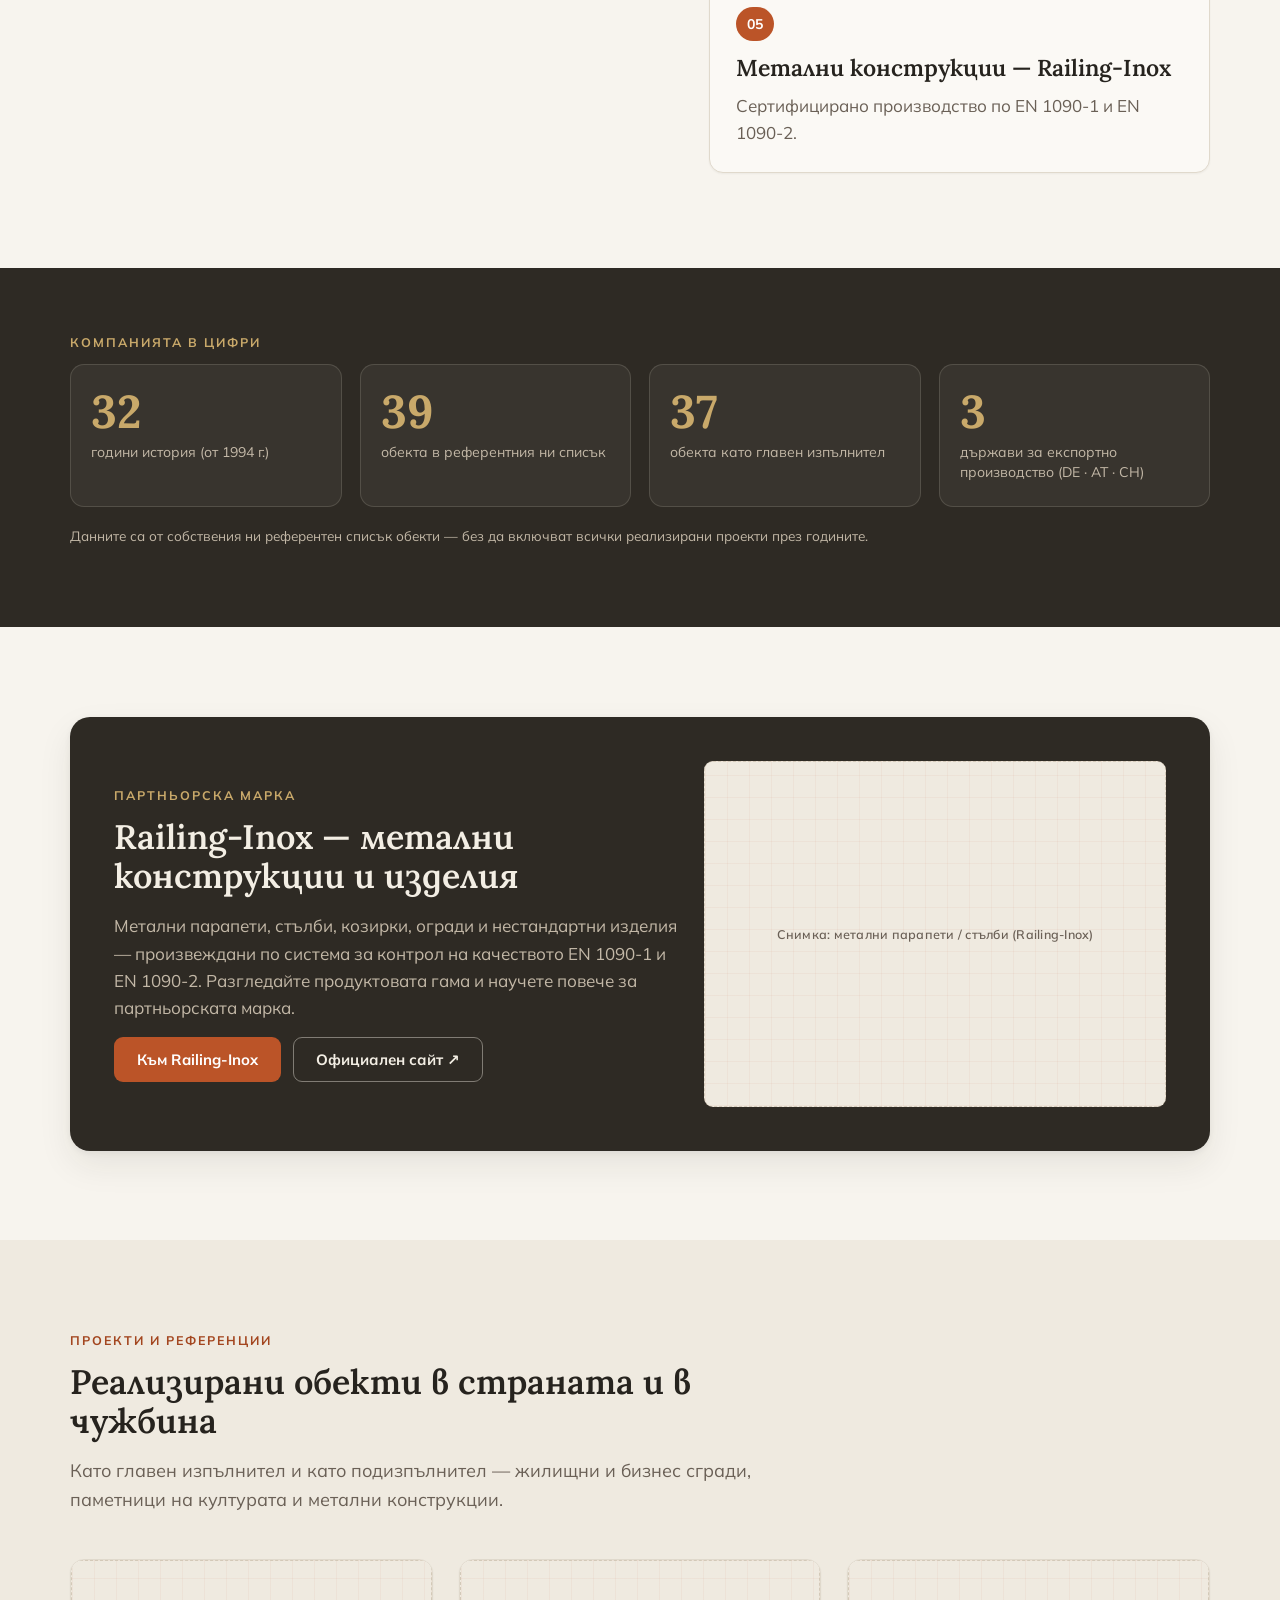
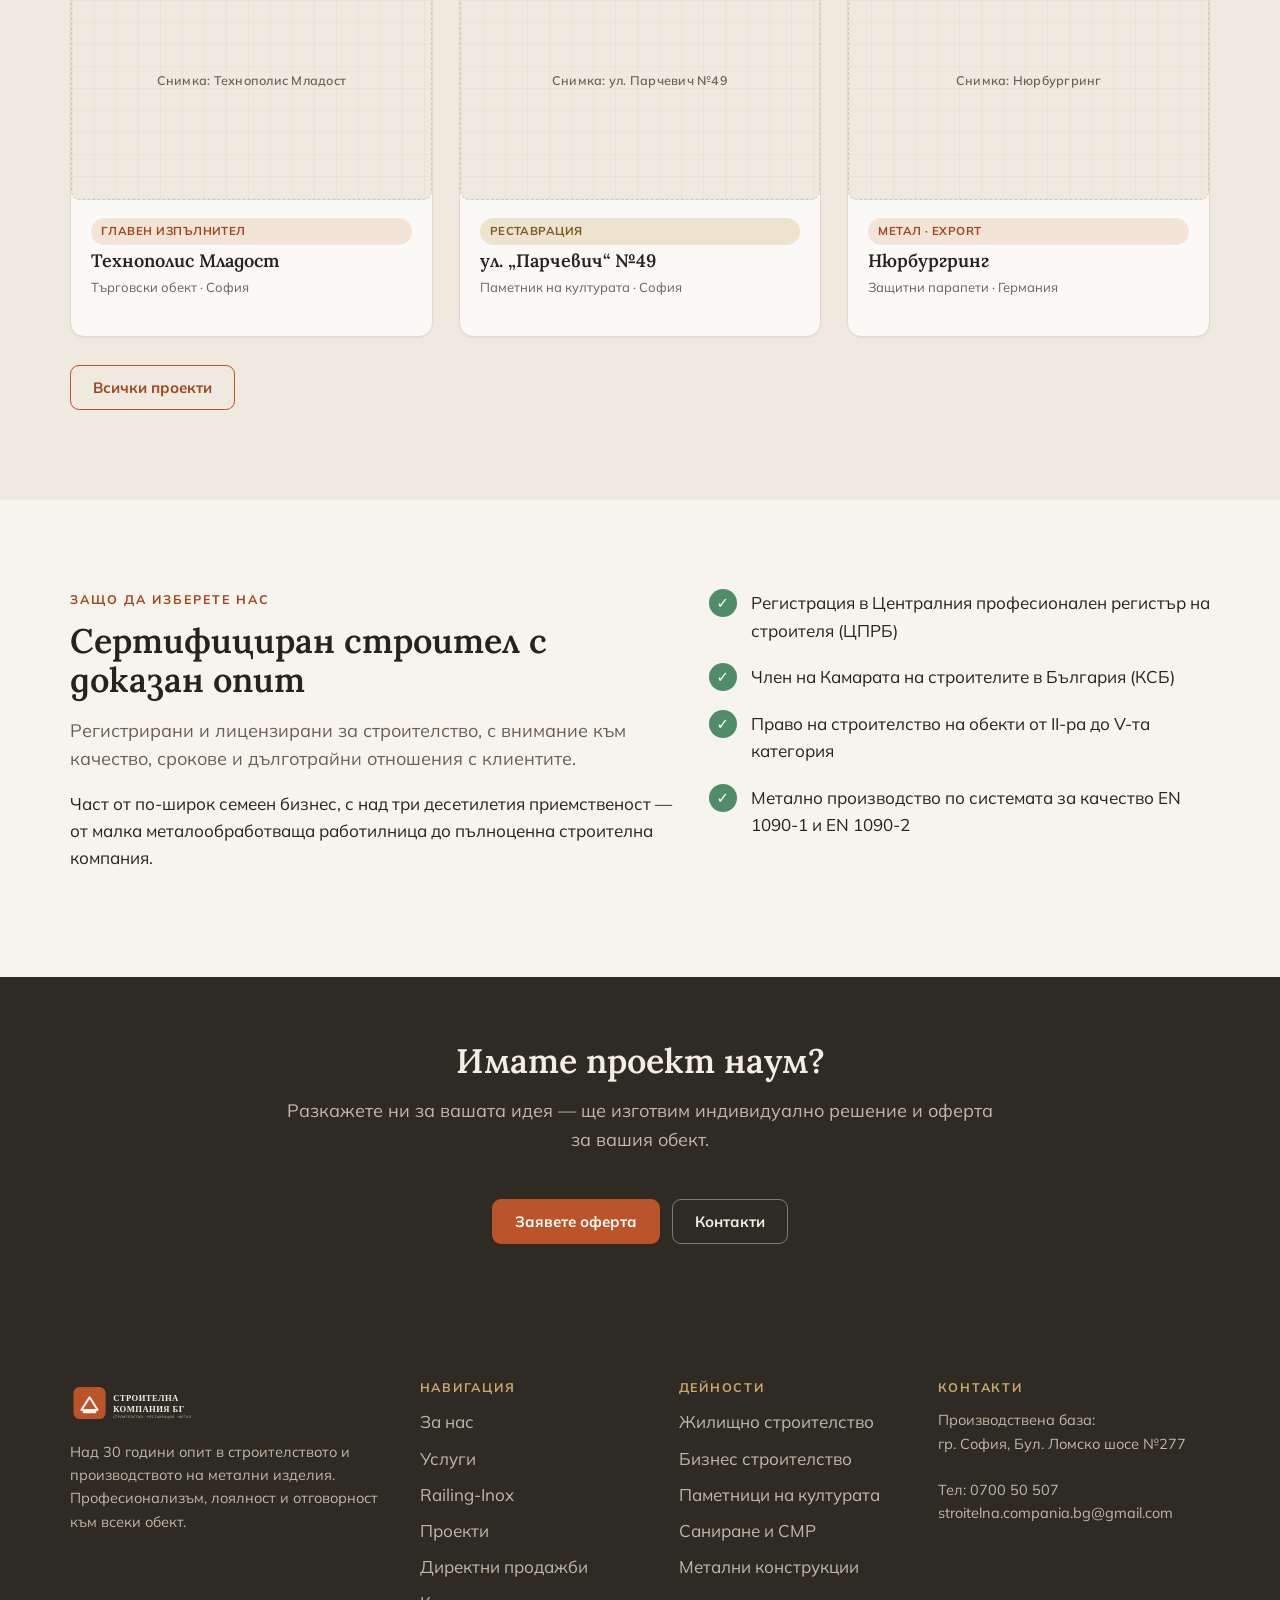
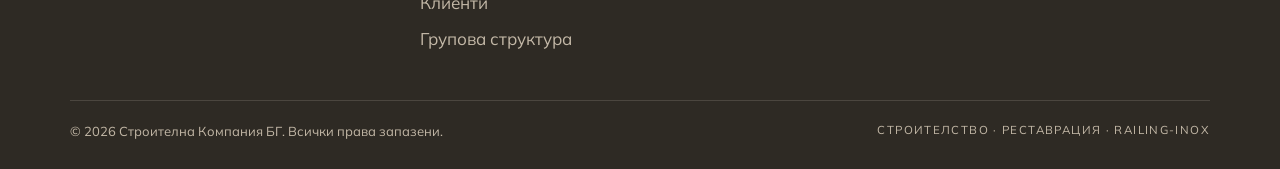
==== commit 1b225529: "Apply review fixes: a11y contrast, partner wording, admin hardening, SEO From an adversarial multi-d" ====
--- a/index.html
+++ b/index.html
@@ -9,11 +9,12 @@
 <meta name="theme-color" content="#2E2A24">
 <!-- Open Graph -->
 <meta property="og:type" content="website">
+<meta property="og:url" content="https://www.stroitelna-compania-bg.com/">
 <meta property="og:locale" content="bg_BG">
 <meta property="og:site_name" content="Строителна Компания БГ">
 <meta property="og:title" content="Строителна Компания БГ — строителство, реставрация и метал">
 <meta property="og:description" content="Над 30 години опит. Успешно превръщаме вашите идеи в реалност.">
-<meta property="og:image" content="assets/brand/og-image.png">
+<meta property="og:image" content="https://www.stroitelna-compania-bg.com/assets/brand/og-image.png">
 <meta name="twitter:card" content="summary_large_image">
 <!-- Favicons -->
 <link rel="icon" href="assets/brand/favicon.svg" type="image/svg+xml">
@@ -94,7 +95,7 @@
       <div>
         <p class="eyebrow">Кои сме ние</p>
         <h2>Над 30 години строим с внимание към всеки обект</h2>
-        <p class="lead">„Строителна Компания БГ“ обединява дългогодишен опит в строителството и производството на метални изделия под собствената марка <strong>Railing-Inox</strong>.</p>
+        <p class="lead">„Строителна Компания БГ“ обединява дългогодишен опит в строителството и производството на метални изделия в партньорство с марката <strong>Railing-Inox</strong>.</p>
         <p>Професионализъм, лоялност и отговорност към всеки обект и всеки клиент — и индивидуално решение за всяка задача. От компактни еднофамилни къщи до бизнес и промишлени обекти, реставрация на паметници на културата и сертифицирано метално производство.</p>
         <div class="btn-row">
           <a class="btn btn--ghost" href="za-nas.html">Повече за нас</a>
--- a/css/styles.css
+++ b/css/styles.css
@@ -11,7 +11,8 @@
   --surface-soft:  #FBF9F5;  /* lighter card on paper */
   --text:          #26231E;  /* headings + body */
   --muted:         #6A6056;  /* captions, metadata, secondary */
-  --accent:        #BB5428;  /* terracotta: CTAs, numerals, active */
+  --accent:        #BB5428;  /* terracotta: CTA fills, large numerals */
+  --accent-ink:    #A3461F;  /* accent text on light bg (AA: 5.5:1 / 5.1:1) */
   --accent-hover:  #A3461F;
   --accent-text:   #FFFFFF;  /* label color on accent (AA 4.76:1) */
   --accent-soft:   #F3E4D8;  /* tint for chips / highlights */
@@ -59,7 +60,7 @@
 }
 
 img, svg, video { max-width: 100%; height: auto; display: block; }
-a { color: var(--accent); text-decoration: none; }
+a { color: var(--accent-ink); text-decoration: none; }
 a:hover { color: var(--accent-hover); text-decoration: underline; }
 h1, h2, h3, h4 { font-family: var(--head); font-weight: 600; line-height: 1.15; color: var(--text); margin: 0 0 .5em; }
 h1 { font-size: clamp(30px, 5vw, 50px); font-weight: 700; letter-spacing: -.01em; }
@@ -96,7 +97,7 @@
 .eyebrow {
   font-family: var(--body);
   font-size: 12.5px; font-weight: 700; letter-spacing: .16em; text-transform: uppercase;
-  color: var(--accent); margin: 0 0 12px;
+  color: var(--accent-ink); margin: 0 0 12px;
 }
 .section--panel .eyebrow { color: var(--gold); }
 .section-head { max-width: 72ch; margin-bottom: clamp(24px, 4vw, 44px); }
@@ -116,7 +117,7 @@
 .btn:active { transform: translateY(1px); }
 .btn--primary { background: var(--accent); color: var(--accent-text); }
 .btn--primary:hover { background: var(--accent-hover); color: var(--accent-text); }
-.btn--ghost { background: transparent; color: var(--accent); border-color: var(--accent); }
+.btn--ghost { background: transparent; color: var(--accent-ink); border-color: var(--accent); }
 .btn--ghost:hover { background: var(--accent-soft); color: var(--accent-hover); }
 .btn--on-dark { background: transparent; color: var(--panel-text); border-color: rgba(243,238,228,.42); }
 .btn--on-dark:hover { background: rgba(243,238,228,.1); color: var(--panel-text); }
@@ -139,7 +140,7 @@
   font-weight: 600; font-size: 14.5px; letter-spacing: .005em;
 }
 .nav-links a:hover { background: var(--surface); color: var(--text); text-decoration: none; }
-.nav-links a[aria-current="page"] { color: var(--accent); }
+.nav-links a[aria-current="page"] { color: var(--accent-ink); }
 .nav-cta { margin-left: 6px; }
 .nav-toggle {
   display: none; background: transparent; border: 1.5px solid var(--border-strong);
